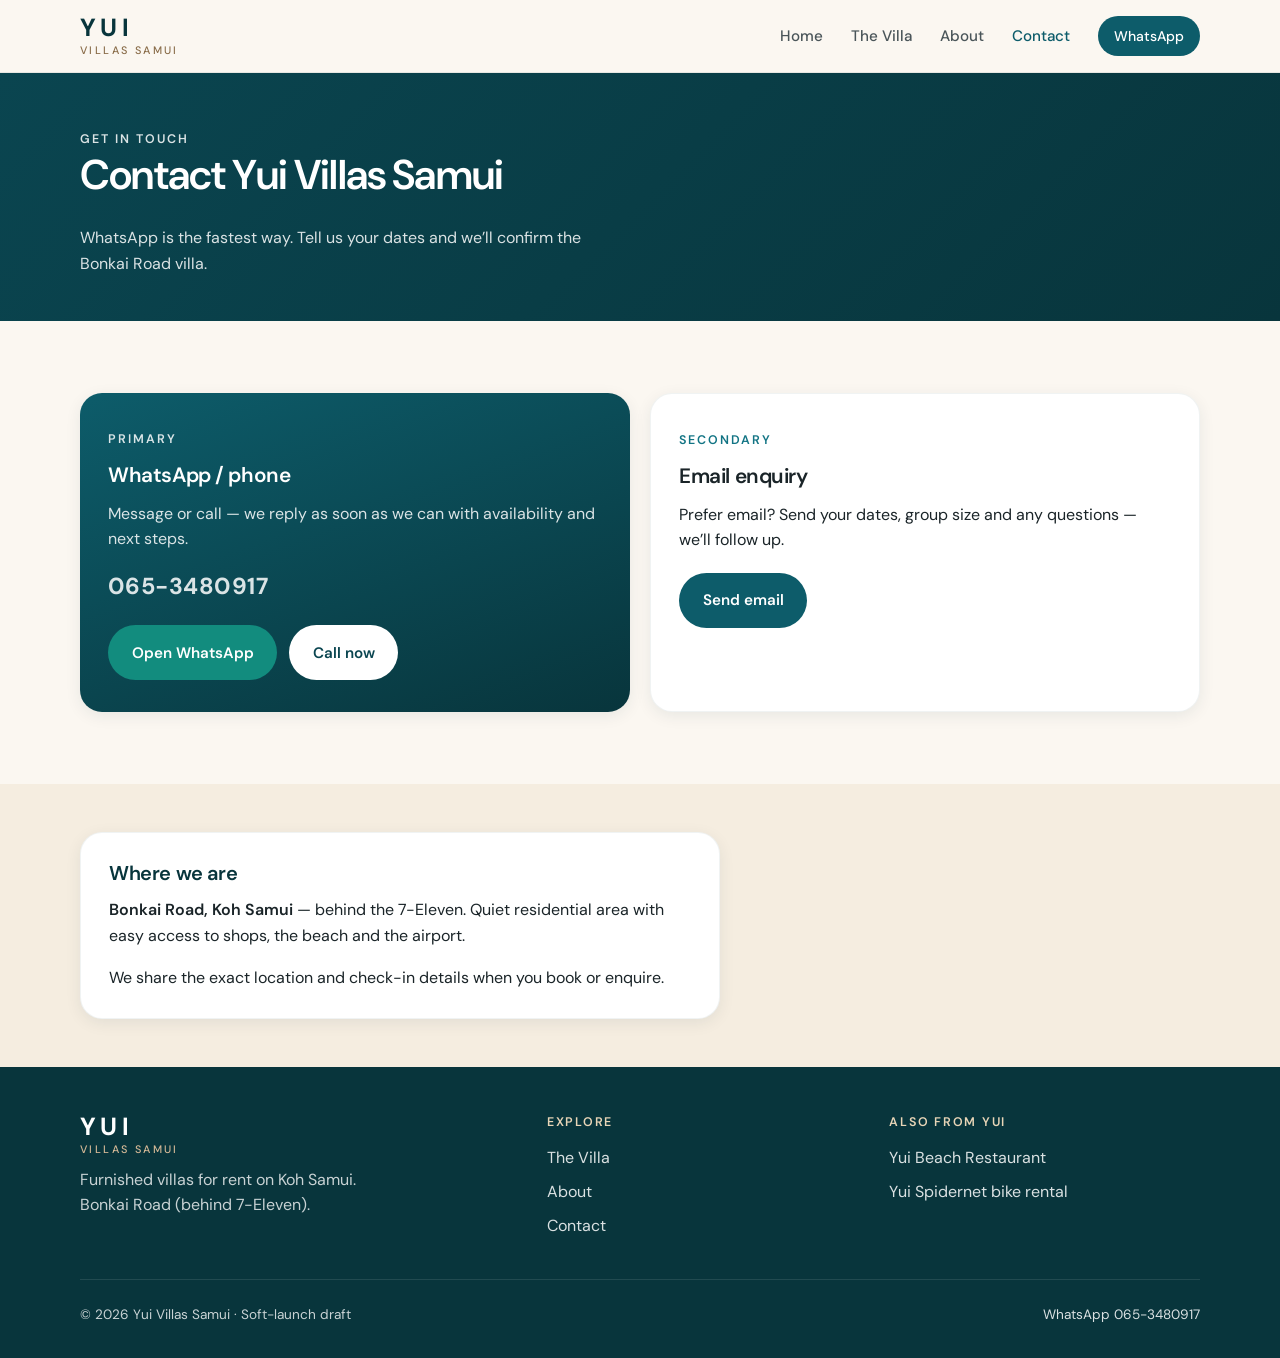
==== contact.html @ 99bcdaa2 "Draft soft-launch site for Yui Villas Samui" ====
<!DOCTYPE html>
<html lang="en">
<head>
  <meta charset="utf-8" />
  <meta name="viewport" content="width=device-width, initial-scale=1" />
  <title>Contact Yui Villas Samui | WhatsApp 065-3480917 · Koh Samui</title>
  <meta name="description" content="Enquire about furnished villas on Koh Samui. WhatsApp or call 065-3480917. Bonkai Road, behind 7-Eleven." />
  <link rel="preconnect" href="https://fonts.googleapis.com" />
  <link rel="preconnect" href="https://fonts.gstatic.com" crossorigin />
  <link href="https://fonts.googleapis.com/css2?family=DM+Sans:ital,opsz,wght@0,9..40,400;0,9..40,500;0,9..40,600;0,9..40,700;1,9..40,400&display=swap" rel="stylesheet" />
  <link rel="stylesheet" href="css/styles.css" />
</head>
<body>
  <header class="site-header">
    <div class="container header-inner">
      <a class="logo" href="index.html" aria-label="Yui Villas Samui home">
        <span class="logo-yui">YUI</span>
        <span class="logo-sub">Villas Samui</span>
      </a>
      <nav class="nav" aria-label="Primary">
        <a href="index.html">Home</a>
        <a href="villa.html">The Villa</a>
        <a href="about.html">About</a>
        <a href="contact.html" aria-current="page">Contact</a>
        <a class="nav-cta" href="https://wa.me/66653480917?text=Hi%20Yui%20Villas%20—%20I%27d%20like%20to%20enquire%20about%20the%20villa" target="_blank" rel="noopener">WhatsApp</a>
      </nav>
      <button class="menu-btn" type="button" data-menu-toggle aria-expanded="false" aria-controls="mobile-nav" aria-label="Open menu">
        <span></span>
      </button>
    </div>
    <div class="container">
      <nav id="mobile-nav" class="mobile-nav" data-mobile-nav aria-label="Mobile">
        <a href="index.html">Home</a>
        <a href="villa.html">The Villa</a>
        <a href="about.html">About</a>
        <a href="contact.html" aria-current="page">Contact</a>
        <a class="nav-cta" href="https://wa.me/66653480917?text=Hi%20Yui%20Villas%20—%20I%27d%20like%20to%20enquire%20about%20the%20villa" target="_blank" rel="noopener">WhatsApp us</a>
      </nav>
    </div>
  </header>

  <main>
    <section class="page-hero">
      <div class="container">
        <p class="eyebrow">Get in touch</p>
        <h1>Contact Yui Villas Samui</h1>
        <p>WhatsApp is the fastest way. Tell us your dates and we’ll confirm the Bonkai Road villa.</p>
      </div>
    </section>

    <section class="section">
      <div class="container contact-grid">
        <div class="contact-card primary">
          <p class="eyebrow">Primary</p>
          <h2>WhatsApp / phone</h2>
          <p>Message or call — we reply as soon as we can with availability and next steps.</p>
          <p class="phone-display">065-3480917</p>
          <div class="btn-row">
            <a class="btn btn-whatsapp" href="https://wa.me/66653480917?text=Hi%20Yui%20Villas%20—%20I%27d%20like%20to%20enquire%20about%20the%20villa" target="_blank" rel="noopener">Open WhatsApp</a>
            <a class="btn btn-light" href="tel:+66653480917">Call now</a>
          </div>
        </div>
        <div class="contact-card">
          <p class="eyebrow" style="color: var(--teal-600);">Secondary</p>
          <h2>Email enquiry</h2>
          <p class="prose">Prefer email? Send your dates, group size and any questions — we’ll follow up.</p>
          <div class="btn-row" style="margin-top: 1.25rem;">
            <a class="btn btn-primary" href="mailto:enquire@yuivillas.example?subject=Villa%20enquiry%20—%20Yui%20Villas%20Samui&body=Hi%20Yui%20Villas%2C%0A%0ADates%3A%0AGuests%3A%0ANotes%3A%0A">Send email</a>
          </div>
        </div>
      </div>
    </section>

    <section class="section section-sand section-tight">
      <div class="container">
        <div class="detail-panel" style="max-width: 640px;">
          <h2>Where we are</h2>
          <p class="prose"><strong>Bonkai Road, Koh Samui</strong> — behind the 7-Eleven. Quiet residential area with easy access to shops, the beach and the airport.</p>
          <p class="prose" style="margin-bottom: 0;">We share the exact location and check-in details when you book or enquire.</p>
        </div>
      </div>
    </section>
  </main>

  <footer class="site-footer">
    <div class="container footer-grid">
      <div class="footer-brand">
        <a class="logo" href="index.html">
          <span class="logo-yui">YUI</span>
          <span class="logo-sub">Villas Samui</span>
        </a>
        <p>Furnished villas for rent on Koh Samui.<br />Bonkai Road (behind 7-Eleven).</p>
      </div>
      <div>
        <h3>Explore</h3>
        <div class="footer-links">
          <a href="villa.html">The Villa</a>
          <a href="about.html">About</a>
          <a href="contact.html">Contact</a>
        </div>
      </div>
      <div>
        <h3>Also from Yui</h3>
        <div class="footer-links">
          <a href="https://www.facebook.com/Yuibeach" target="_blank" rel="noopener">Yui Beach Restaurant</a>
          <a href="https://www.facebook.com/yui.spidernet.1" target="_blank" rel="noopener">Yui Spidernet bike rental</a>
        </div>
      </div>
    </div>
    <div class="container footer-bottom">
      <span>© 2026 Yui Villas Samui · Soft-launch draft</span>
      <a href="https://wa.me/66653480917" target="_blank" rel="noopener">WhatsApp 065-3480917</a>
    </div>
  </footer>
  <script src="js/main.js"></script>
</body>
</html>
---- css/styles.css ----
/* Yui Villas Samui — warm coastal modern */
:root {
  --teal-900: #08353c;
  --teal-800: #0a4550;
  --teal-700: #0d5c6a;
  --teal-600: #127484;
  --teal-500: #1a8a9c;
  --teal-100: #e6f3f5;
  --sand-50: #fbf7f1;
  --sand-100: #f5ede0;
  --sand-200: #e8d5b7;
  --sand-300: #d4b896;
  --sand-700: #8a6d4a;
  --ink: #1a2428;
  --ink-soft: #4a5559;
  --white: #ffffff;
  --radius: 14px;
  --radius-lg: 22px;
  --shadow: 0 10px 40px rgba(8, 53, 60, 0.12);
  --shadow-sm: 0 4px 16px rgba(8, 53, 60, 0.08);
  --font: "DM Sans", system-ui, -apple-system, sans-serif;
  --max: 1120px;
  --header-h: 72px;
}

*, *::before, *::after { box-sizing: border-box; }
html { scroll-behavior: smooth; }
body {
  margin: 0;
  font-family: var(--font);
  color: var(--ink);
  background: var(--sand-50);
  line-height: 1.6;
  -webkit-font-smoothing: antialiased;
}
img { max-width: 100%; height: auto; display: block; }
a { color: var(--teal-700); text-decoration: none; }
a:hover { color: var(--teal-500); }
h1, h2, h3 { line-height: 1.2; font-weight: 600; letter-spacing: -0.02em; margin: 0 0 0.6em; }
p { margin: 0 0 1em; }
ul { margin: 0; padding: 0; list-style: none; }

.container { width: min(100% - 2rem, var(--max)); margin-inline: auto; }
.sr-only {
  position: absolute; width: 1px; height: 1px; padding: 0; margin: -1px;
  overflow: hidden; clip: rect(0,0,0,0); border: 0;
}

/* Header */
.site-header {
  position: sticky; top: 0; z-index: 50;
  background: rgba(251, 247, 241, 0.92);
  backdrop-filter: blur(12px);
  border-bottom: 1px solid rgba(8, 53, 60, 0.08);
}
.header-inner {
  display: flex; align-items: center; justify-content: space-between;
  height: var(--header-h); gap: 1rem;
}
.logo {
  display: flex; flex-direction: column; line-height: 1;
  color: var(--teal-900); text-decoration: none;
}
.logo:hover { color: var(--teal-700); }
.logo-yui {
  font-size: 1.55rem; font-weight: 700; letter-spacing: 0.18em;
}
.logo-sub {
  font-size: 0.68rem; font-weight: 500; letter-spacing: 0.22em;
  text-transform: uppercase; color: var(--sand-700); margin-top: 0.25rem;
}
.nav { display: none; gap: 1.75rem; align-items: center; }
.nav a {
  color: var(--ink-soft); font-size: 0.95rem; font-weight: 500;
}
.nav a:hover, .nav a[aria-current="page"] { color: var(--teal-700); }
.nav-cta {
  background: var(--teal-700) !important; color: var(--white) !important;
  padding: 0.55rem 1rem; border-radius: 999px; font-size: 0.875rem !important;
}
.nav-cta:hover { background: var(--teal-600) !important; }
.menu-btn {
  display: inline-flex; align-items: center; justify-content: center;
  width: 44px; height: 44px; border: 1px solid rgba(8,53,60,0.15);
  border-radius: 10px; background: var(--white); cursor: pointer;
}
.menu-btn span {
  display: block; width: 18px; height: 2px; background: var(--teal-800);
  position: relative;
}
.menu-btn span::before, .menu-btn span::after {
  content: ""; position: absolute; left: 0; width: 18px; height: 2px;
  background: var(--teal-800);
}
.menu-btn span::before { top: -6px; }
.menu-btn span::after { top: 6px; }
.mobile-nav {
  display: none; flex-direction: column; gap: 0.25rem;
  padding: 0.5rem 0 1.25rem; border-top: 1px solid rgba(8,53,60,0.08);
}
.mobile-nav.open { display: flex; }
.mobile-nav a {
  padding: 0.85rem 0.25rem; color: var(--ink); font-weight: 500;
  border-bottom: 1px solid rgba(8,53,60,0.06);
}
.mobile-nav a.nav-cta {
  text-align: center; margin-top: 0.75rem; border: none;
}

@media (min-width: 860px) {
  .nav { display: flex; }
  .menu-btn { display: none; }
}

/* Buttons */
.btn {
  display: inline-flex; align-items: center; justify-content: center; gap: 0.5rem;
  padding: 0.85rem 1.35rem; border-radius: 999px; font-weight: 600;
  font-size: 0.95rem; border: 2px solid transparent; cursor: pointer;
  transition: transform 0.15s ease, background 0.15s ease, color 0.15s ease;
  text-decoration: none; font-family: inherit;
}
.btn:hover { transform: translateY(-1px); }
.btn-primary { background: var(--teal-700); color: var(--white); }
.btn-primary:hover { background: var(--teal-600); color: var(--white); }
.btn-secondary {
  background: transparent; color: var(--teal-800);
  border-color: rgba(13, 92, 106, 0.35);
}
.btn-secondary:hover { background: var(--teal-100); color: var(--teal-800); }
.btn-whatsapp { background: #128C7E; color: var(--white); }
.btn-whatsapp:hover { background: #0e7a6e; color: var(--white); }
.btn-light { background: var(--white); color: var(--teal-800); }
.btn-light:hover { background: var(--sand-100); color: var(--teal-900); }
.btn-row { display: flex; flex-wrap: wrap; gap: 0.75rem; }

/* Hero */
.hero {
  position: relative; min-height: clamp(420px, 72vh, 640px);
  display: grid; align-items: end; color: var(--white);
  overflow: hidden;
}
.hero-media {
  position: absolute; inset: 0;
}
.hero-media img {
  width: 100%; height: 100%; object-fit: cover;
}
.hero-media::after {
  content: ""; position: absolute; inset: 0;
  background: linear-gradient(
    180deg,
    rgba(8, 53, 60, 0.25) 0%,
    rgba(8, 53, 60, 0.55) 45%,
    rgba(8, 53, 60, 0.88) 100%
  );
}
.hero-content {
  position: relative; z-index: 1;
  padding: 3.5rem 0 3rem;
}
.eyebrow {
  display: inline-block; font-size: 0.78rem; font-weight: 600;
  letter-spacing: 0.16em; text-transform: uppercase;
  color: var(--sand-200); margin-bottom: 0.85rem;
}
.hero h1 {
  font-size: clamp(2rem, 5vw, 3.35rem);
  max-width: 14ch; margin-bottom: 0.75rem; color: var(--white);
}
.hero-lead {
  font-size: clamp(1.05rem, 2.2vw, 1.25rem);
  color: rgba(255,255,255,0.9); max-width: 36ch; margin-bottom: 1.5rem;
}
.hero-meta {
  display: flex; flex-wrap: wrap; gap: 0.5rem 1.25rem;
  color: var(--sand-200); font-size: 0.92rem; margin-bottom: 1.75rem;
}
.hero-meta span::before {
  content: "·"; margin-right: 1.25rem; opacity: 0.5;
}
.hero-meta span:first-child::before { content: none; margin: 0; }

/* Sections */
.section { padding: 4.5rem 0; }
.section-tight { padding: 3rem 0; }
.section-sand { background: var(--sand-100); }
.section-teal {
  background: linear-gradient(160deg, var(--teal-800), var(--teal-900));
  color: var(--white);
}
.section-title {
  font-size: clamp(1.6rem, 3vw, 2.1rem); color: var(--teal-900);
}
.section-lead {
  color: var(--ink-soft); max-width: 52ch; font-size: 1.05rem;
}
.section-teal .section-title { color: var(--white); }
.section-teal .section-lead { color: rgba(255,255,255,0.82); }
.section-head { margin-bottom: 2rem; }

/* Featured card */
.villa-card {
  display: grid; gap: 0; background: var(--white);
  border-radius: var(--radius-lg); overflow: hidden;
  box-shadow: var(--shadow);
}
.villa-card-media { aspect-ratio: 16/11; overflow: hidden; }
.villa-card-media img { width: 100%; height: 100%; object-fit: cover; }
.villa-card-body { padding: 1.75rem 1.5rem 2rem; }
.villa-card-body h2 { font-size: 1.45rem; color: var(--teal-900); }
.facts {
  display: flex; flex-wrap: wrap; gap: 0.5rem; margin: 1rem 0 1.25rem;
}
.fact {
  background: var(--teal-100); color: var(--teal-800);
  font-size: 0.82rem; font-weight: 600; padding: 0.35rem 0.75rem;
  border-radius: 999px;
}
@media (min-width: 800px) {
  .villa-card { grid-template-columns: 1.15fr 1fr; }
  .villa-card-media { aspect-ratio: auto; min-height: 100%; }
  .villa-card-body { padding: 2.5rem; display: flex; flex-direction: column; justify-content: center; }
}

/* Why / features */
.feature-grid {
  display: grid; gap: 1.25rem;
  grid-template-columns: 1fr;
}
@media (min-width: 700px) {
  .feature-grid { grid-template-columns: repeat(3, 1fr); }
}
.feature {
  background: var(--white); border-radius: var(--radius);
  padding: 1.5rem; box-shadow: var(--shadow-sm);
  border: 1px solid rgba(8,53,60,0.06);
}
.feature-icon {
  width: 42px; height: 42px; border-radius: 12px;
  background: var(--teal-100); color: var(--teal-700);
  display: grid; place-items: center; margin-bottom: 1rem;
  font-size: 1.2rem;
}
.feature h3 { font-size: 1.1rem; color: var(--teal-900); margin-bottom: 0.4rem; }
.feature p { color: var(--ink-soft); font-size: 0.95rem; margin: 0; }

/* CTA band */
.cta-band { text-align: center; }
.cta-band .section-lead { margin-inline: auto; }

/* Page hero (inner pages) */
.page-hero {
  background: linear-gradient(135deg, var(--teal-800), var(--teal-900));
  color: var(--white); padding: 3.25rem 0 2.75rem;
}
.page-hero h1 { color: var(--white); font-size: clamp(1.8rem, 4vw, 2.6rem); }
.page-hero p { color: rgba(255,255,255,0.85); max-width: 48ch; margin: 0; }

/* Gallery */
.gallery {
  display: grid; gap: 0.75rem;
  grid-template-columns: repeat(2, 1fr);
}
.gallery figure {
  margin: 0; border-radius: 12px; overflow: hidden;
  background: var(--sand-200); aspect-ratio: 1;
  cursor: pointer; position: relative;
}
.gallery figure img {
  width: 100%; height: 100%; object-fit: cover;
  transition: transform 0.35s ease;
}
.gallery figure:hover img { transform: scale(1.04); }
.gallery figure.wide { grid-column: span 2; aspect-ratio: 16/9; }
@media (min-width: 700px) {
  .gallery {
    grid-template-columns: repeat(4, 1fr);
    gap: 1rem;
  }
  .gallery figure.wide { grid-column: span 2; aspect-ratio: 16/10; }
  .gallery figure.tall { grid-row: span 2; aspect-ratio: auto; height: 100%; }
}

/* Lightbox */
.lightbox {
  position: fixed; inset: 0; z-index: 100;
  background: rgba(8, 53, 60, 0.92);
  display: none; align-items: center; justify-content: center;
  padding: 1.5rem;
}
.lightbox.open { display: flex; }
.lightbox img {
  max-width: min(96vw, 1100px); max-height: 88vh;
  object-fit: contain; border-radius: 8px;
}
.lightbox-close {
  position: absolute; top: 1rem; right: 1rem;
  width: 44px; height: 44px; border-radius: 999px;
  border: none; background: rgba(255,255,255,0.15); color: white;
  font-size: 1.5rem; cursor: pointer;
}
.lightbox-nav {
  position: absolute; top: 50%; transform: translateY(-50%);
  width: 48px; height: 48px; border-radius: 999px; border: none;
  background: rgba(255,255,255,0.12); color: white; font-size: 1.5rem;
  cursor: pointer;
}
.lightbox-prev { left: 1rem; }
.lightbox-next { right: 1rem; }

/* Detail layout */
.detail-grid {
  display: grid; gap: 2.5rem;
}
@media (min-width: 900px) {
  .detail-grid {
    grid-template-columns: 1.4fr 0.9fr;
    align-items: start;
  }
}
.detail-panel {
  background: var(--white); border-radius: var(--radius-lg);
  padding: 1.75rem; box-shadow: var(--shadow-sm);
  border: 1px solid rgba(8,53,60,0.06);
}
.detail-panel h2 { font-size: 1.25rem; color: var(--teal-900); }
.detail-panel + .detail-panel { margin-top: 1rem; }
.amenity-list li {
  display: flex; gap: 0.75rem; align-items: flex-start;
  padding: 0.65rem 0; border-bottom: 1px solid rgba(8,53,60,0.06);
  color: var(--ink-soft);
}
.amenity-list li:last-child { border-bottom: none; }
.amenity-list .dot {
  width: 8px; height: 8px; border-radius: 50%;
  background: var(--teal-500); margin-top: 0.55rem; flex-shrink: 0;
}
.sticky-enquire {
  position: sticky; top: calc(var(--header-h) + 1rem);
}
.rate-note {
  background: var(--sand-100); border-radius: 12px;
  padding: 1rem 1.1rem; margin: 1rem 0;
  font-size: 0.95rem; color: var(--ink-soft);
}
.placeholder-note {
  font-size: 0.78rem; color: var(--sand-700);
  background: #fff8e8; border: 1px dashed var(--sand-300);
  padding: 0.55rem 0.75rem; border-radius: 8px; margin-top: 0.75rem;
}

/* About */
.about-grid {
  display: grid; gap: 2rem;
}
@media (min-width: 800px) {
  .about-grid { grid-template-columns: 1.1fr 0.9fr; align-items: center; }
}
.about-photo {
  border-radius: var(--radius-lg); overflow: hidden;
  aspect-ratio: 4/3; box-shadow: var(--shadow);
}
.about-photo img { width: 100%; height: 100%; object-fit: cover; }

/* Contact */
.contact-grid {
  display: grid; gap: 1.25rem;
}
@media (min-width: 700px) {
  .contact-grid { grid-template-columns: repeat(2, 1fr); }
}
.contact-card {
  background: var(--white); border-radius: var(--radius-lg);
  padding: 2rem 1.75rem; box-shadow: var(--shadow-sm);
  border: 1px solid rgba(8,53,60,0.06);
}
.contact-card.primary {
  background: linear-gradient(160deg, var(--teal-700), var(--teal-900));
  color: var(--white); border: none;
}
.contact-card.primary h2 { color: var(--white); }
.contact-card.primary p { color: rgba(255,255,255,0.85); }
.contact-card h2 { font-size: 1.3rem; }
.phone-display {
  font-size: 1.45rem; font-weight: 700; letter-spacing: 0.02em;
  margin: 0.5rem 0 1.25rem; color: inherit;
}

/* Footer */
.site-footer {
  background: var(--teal-900); color: rgba(255,255,255,0.78);
  padding: 3rem 0 2rem; margin-top: 0;
}
.footer-grid {
  display: grid; gap: 2rem;
}
@media (min-width: 700px) {
  .footer-grid { grid-template-columns: 1.4fr 1fr 1fr; }
}
.footer-brand .logo { color: var(--white); margin-bottom: 0.75rem; }
.footer-brand .logo-sub { color: var(--sand-300); }
.site-footer h3 {
  color: var(--sand-200); font-size: 0.78rem; letter-spacing: 0.14em;
  text-transform: uppercase; margin-bottom: 0.9rem;
}
.site-footer a { color: rgba(255,255,255,0.85); }
.site-footer a:hover { color: var(--white); }
.footer-links { display: flex; flex-direction: column; gap: 0.55rem; }
.footer-bottom {
  margin-top: 2.5rem; padding-top: 1.5rem;
  border-top: 1px solid rgba(255,255,255,0.1);
  font-size: 0.85rem; display: flex; flex-wrap: wrap;
  gap: 0.75rem; justify-content: space-between;
}

/* Prose helpers */
.prose p { color: var(--ink-soft); }
.prose strong { color: var(--ink); font-weight: 600; }
.divider {
  height: 1px; background: rgba(8,53,60,0.08); margin: 2rem 0;
}
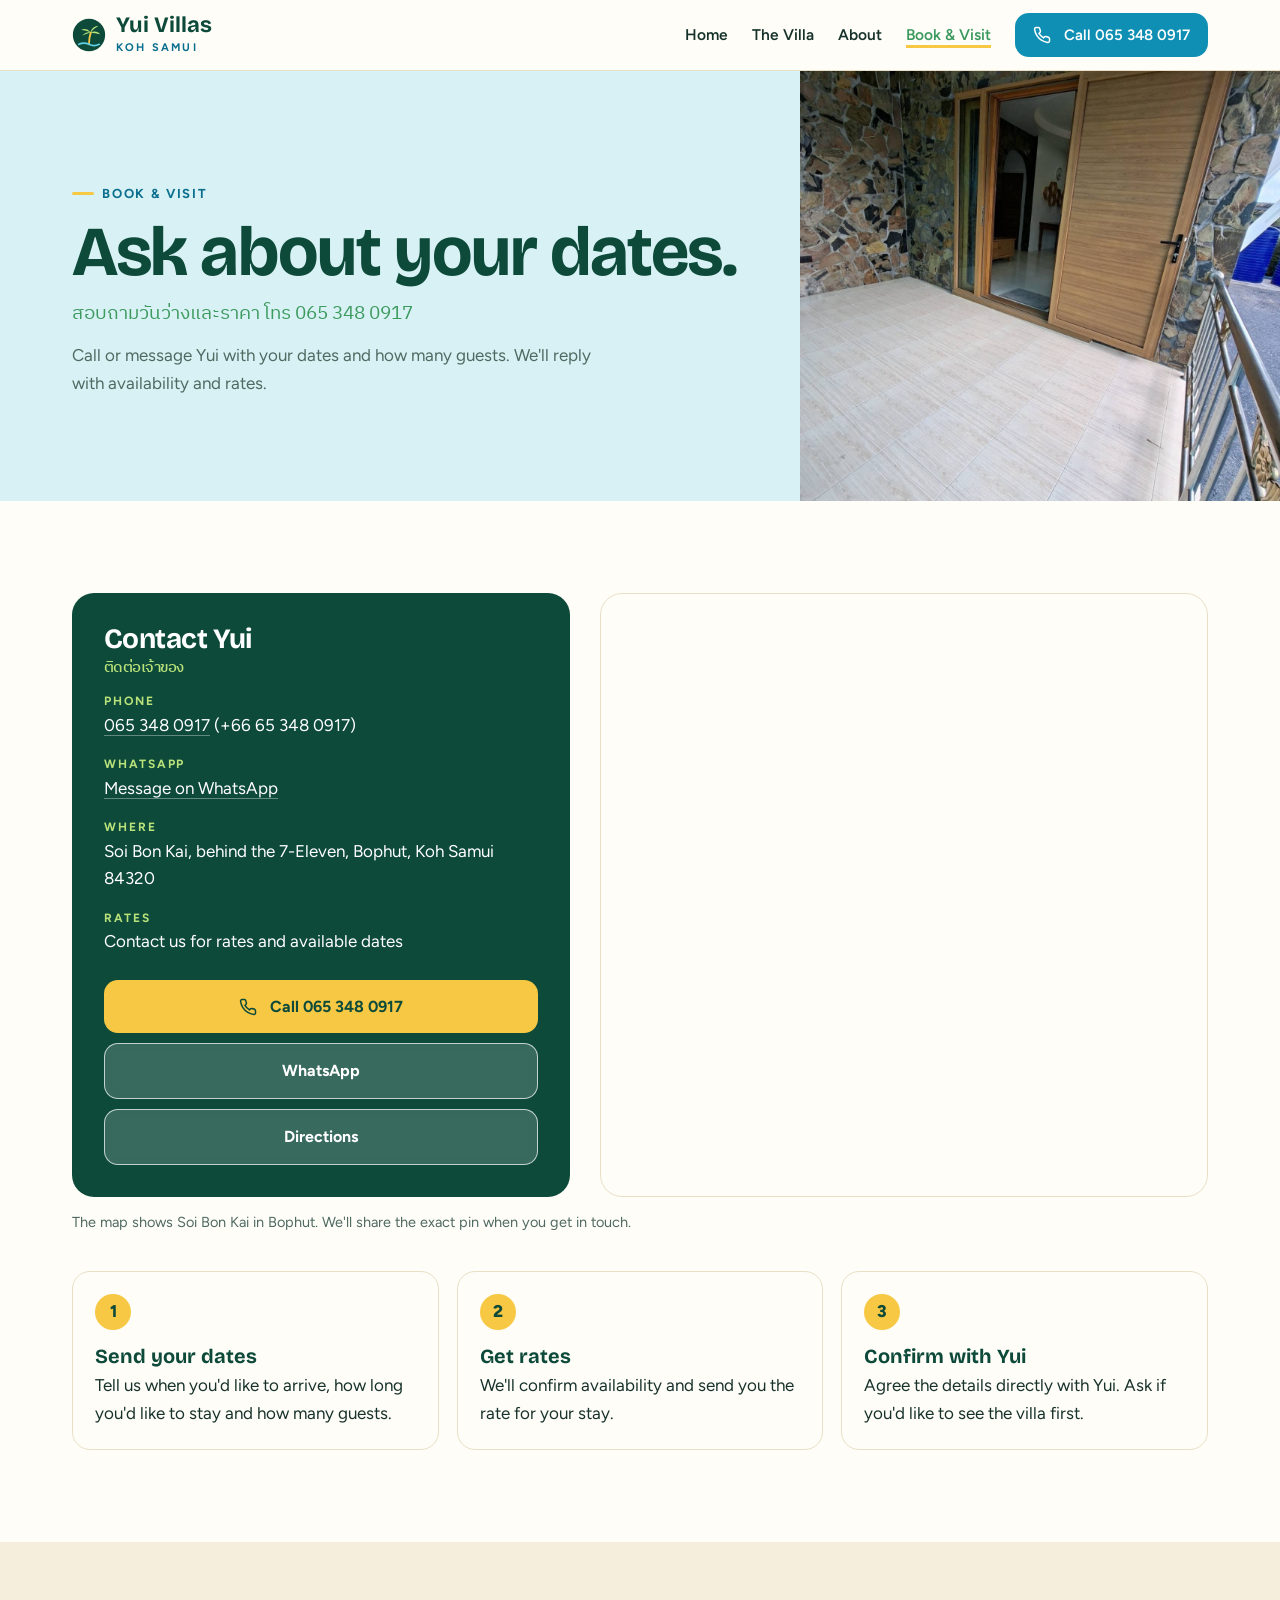
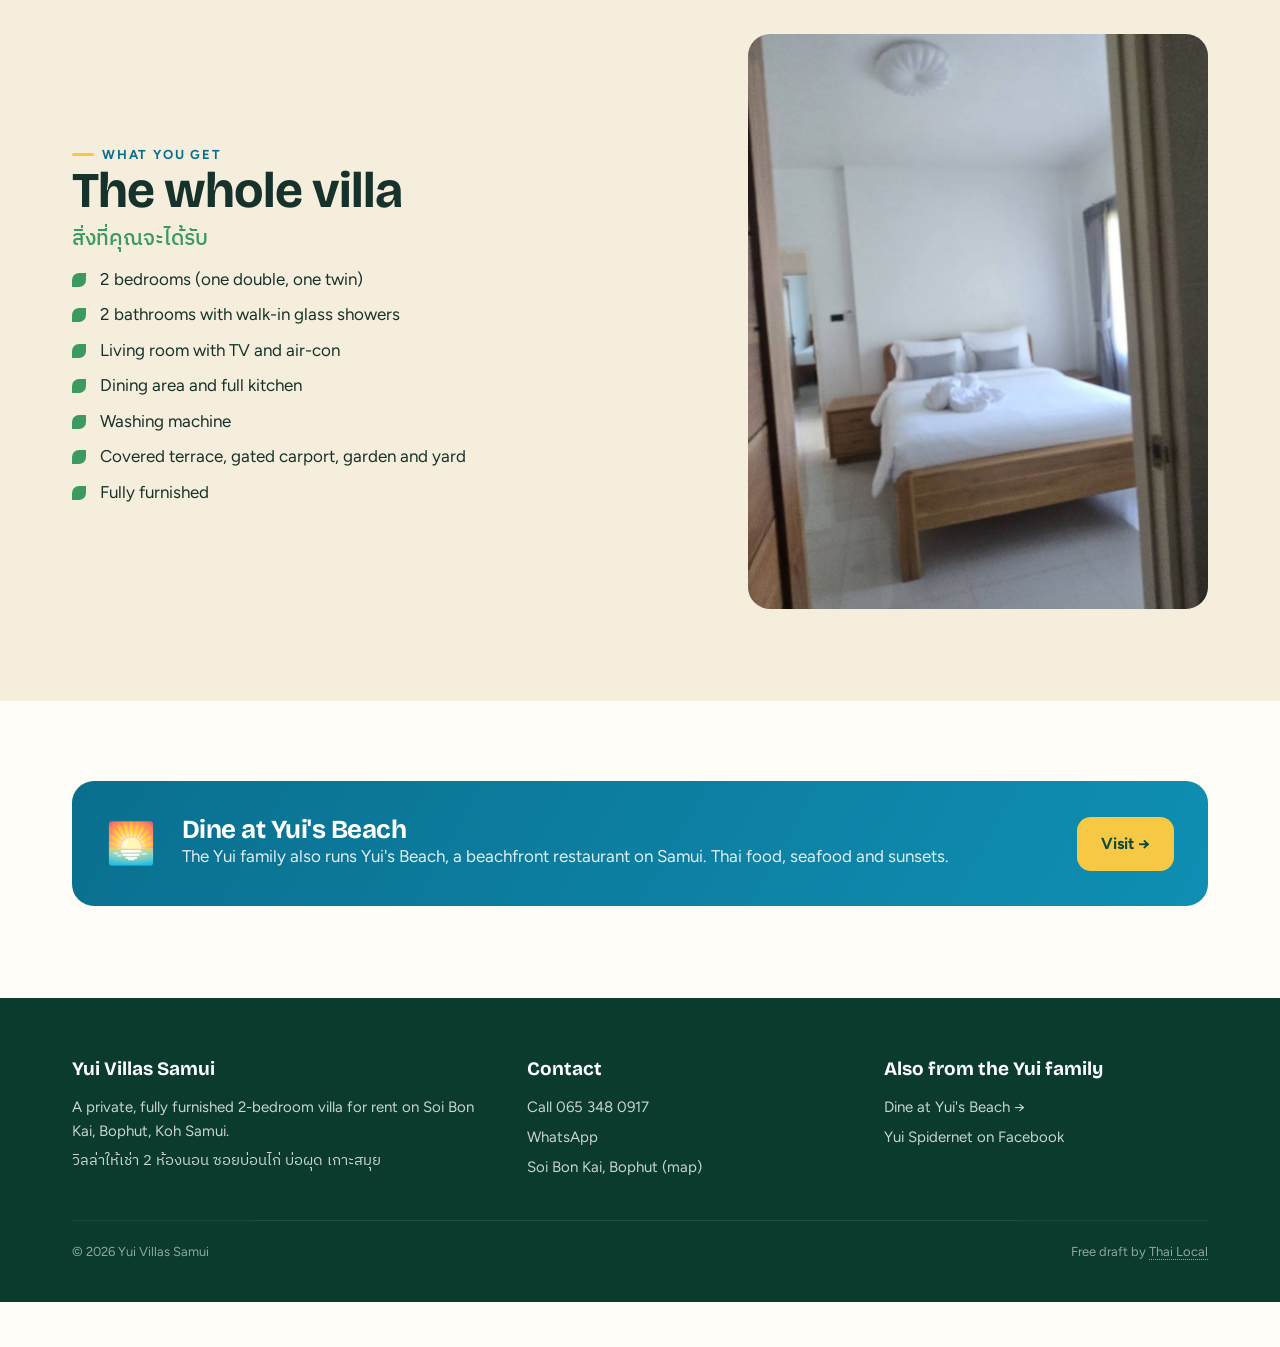
==== commit 0401693f: "Rebuild: tropical single-villa design, 4 pages, real photos at native res, noindex" ====
--- a/contact.html
+++ b/contact.html
@@ -1,117 +1 @@
-<!DOCTYPE html>
-<html lang="en">
-<head>
-  <meta charset="utf-8" />
-  <meta name="viewport" content="width=device-width, initial-scale=1" />
-  <title>Contact Yui Villas Samui | WhatsApp 065-3480917 · Koh Samui</title>
-  <meta name="description" content="Enquire about furnished villas on Koh Samui. WhatsApp or call 065-3480917. Bonkai Road, behind 7-Eleven." />
-  <link rel="preconnect" href="https://fonts.googleapis.com" />
-  <link rel="preconnect" href="https://fonts.gstatic.com" crossorigin />
-  <link href="https://fonts.googleapis.com/css2?family=DM+Sans:ital,opsz,wght@0,9..40,400;0,9..40,500;0,9..40,600;0,9..40,700;1,9..40,400&display=swap" rel="stylesheet" />
-  <link rel="stylesheet" href="css/styles.css" />
-</head>
-<body>
-  <header class="site-header">
-    <div class="container header-inner">
-      <a class="logo" href="index.html" aria-label="Yui Villas Samui home">
-        <span class="logo-yui">YUI</span>
-        <span class="logo-sub">Villas Samui</span>
-      </a>
-      <nav class="nav" aria-label="Primary">
-        <a href="index.html">Home</a>
-        <a href="villa.html">The Villa</a>
-        <a href="about.html">About</a>
-        <a href="contact.html" aria-current="page">Contact</a>
-        <a class="nav-cta" href="https://wa.me/66653480917?text=Hi%20Yui%20Villas%20—%20I%27d%20like%20to%20enquire%20about%20the%20villa" target="_blank" rel="noopener">WhatsApp</a>
-      </nav>
-      <button class="menu-btn" type="button" data-menu-toggle aria-expanded="false" aria-controls="mobile-nav" aria-label="Open menu">
-        <span></span>
-      </button>
-    </div>
-    <div class="container">
-      <nav id="mobile-nav" class="mobile-nav" data-mobile-nav aria-label="Mobile">
-        <a href="index.html">Home</a>
-        <a href="villa.html">The Villa</a>
-        <a href="about.html">About</a>
-        <a href="contact.html" aria-current="page">Contact</a>
-        <a class="nav-cta" href="https://wa.me/66653480917?text=Hi%20Yui%20Villas%20—%20I%27d%20like%20to%20enquire%20about%20the%20villa" target="_blank" rel="noopener">WhatsApp us</a>
-      </nav>
-    </div>
-  </header>
-
-  <main>
-    <section class="page-hero">
-      <div class="container">
-        <p class="eyebrow">Get in touch</p>
-        <h1>Contact Yui Villas Samui</h1>
-        <p>WhatsApp is the fastest way. Tell us your dates and we’ll confirm the Bonkai Road villa.</p>
-      </div>
-    </section>
-
-    <section class="section">
-      <div class="container contact-grid">
-        <div class="contact-card primary">
-          <p class="eyebrow">Primary</p>
-          <h2>WhatsApp / phone</h2>
-          <p>Message or call — we reply as soon as we can with availability and next steps.</p>
-          <p class="phone-display">065-3480917</p>
-          <div class="btn-row">
-            <a class="btn btn-whatsapp" href="https://wa.me/66653480917?text=Hi%20Yui%20Villas%20—%20I%27d%20like%20to%20enquire%20about%20the%20villa" target="_blank" rel="noopener">Open WhatsApp</a>
-            <a class="btn btn-light" href="tel:+66653480917">Call now</a>
-          </div>
-        </div>
-        <div class="contact-card">
-          <p class="eyebrow" style="color: var(--teal-600);">Secondary</p>
-          <h2>Email enquiry</h2>
-          <p class="prose">Prefer email? Send your dates, group size and any questions — we’ll follow up.</p>
-          <div class="btn-row" style="margin-top: 1.25rem;">
-            <a class="btn btn-primary" href="mailto:enquire@yuivillas.example?subject=Villa%20enquiry%20—%20Yui%20Villas%20Samui&body=Hi%20Yui%20Villas%2C%0A%0ADates%3A%0AGuests%3A%0ANotes%3A%0A">Send email</a>
-          </div>
-        </div>
-      </div>
-    </section>
-
-    <section class="section section-sand section-tight">
-      <div class="container">
-        <div class="detail-panel" style="max-width: 640px;">
-          <h2>Where we are</h2>
-          <p class="prose"><strong>Bonkai Road, Koh Samui</strong> — behind the 7-Eleven. Quiet residential area with easy access to shops, the beach and the airport.</p>
-          <p class="prose" style="margin-bottom: 0;">We share the exact location and check-in details when you book or enquire.</p>
-        </div>
-      </div>
-    </section>
-  </main>
-
-  <footer class="site-footer">
-    <div class="container footer-grid">
-      <div class="footer-brand">
-        <a class="logo" href="index.html">
-          <span class="logo-yui">YUI</span>
-          <span class="logo-sub">Villas Samui</span>
-        </a>
-        <p>Furnished villas for rent on Koh Samui.<br />Bonkai Road (behind 7-Eleven).</p>
-      </div>
-      <div>
-        <h3>Explore</h3>
-        <div class="footer-links">
-          <a href="villa.html">The Villa</a>
-          <a href="about.html">About</a>
-          <a href="contact.html">Contact</a>
-        </div>
-      </div>
-      <div>
-        <h3>Also from Yui</h3>
-        <div class="footer-links">
-          <a href="https://www.facebook.com/Yuibeach" target="_blank" rel="noopener">Yui Beach Restaurant</a>
-          <a href="https://www.facebook.com/yui.spidernet.1" target="_blank" rel="noopener">Yui Spidernet bike rental</a>
-        </div>
-      </div>
-    </div>
-    <div class="container footer-bottom">
-      <span>© 2026 Yui Villas Samui · Soft-launch draft</span>
-      <a href="https://wa.me/66653480917" target="_blank" rel="noopener">WhatsApp 065-3480917</a>
-    </div>
-  </footer>
-  <script src="js/main.js"></script>
-</body>
-</html>
+<!doctype html><html><head><meta charset="utf-8"><meta name="robots" content="noindex,nofollow"><meta http-equiv="refresh" content="0; url=book.html"><link rel="canonical" href="book.html"><title>Book &amp; Visit</title></head><body><a href="book.html">Book &amp; Visit</a></body></html>
